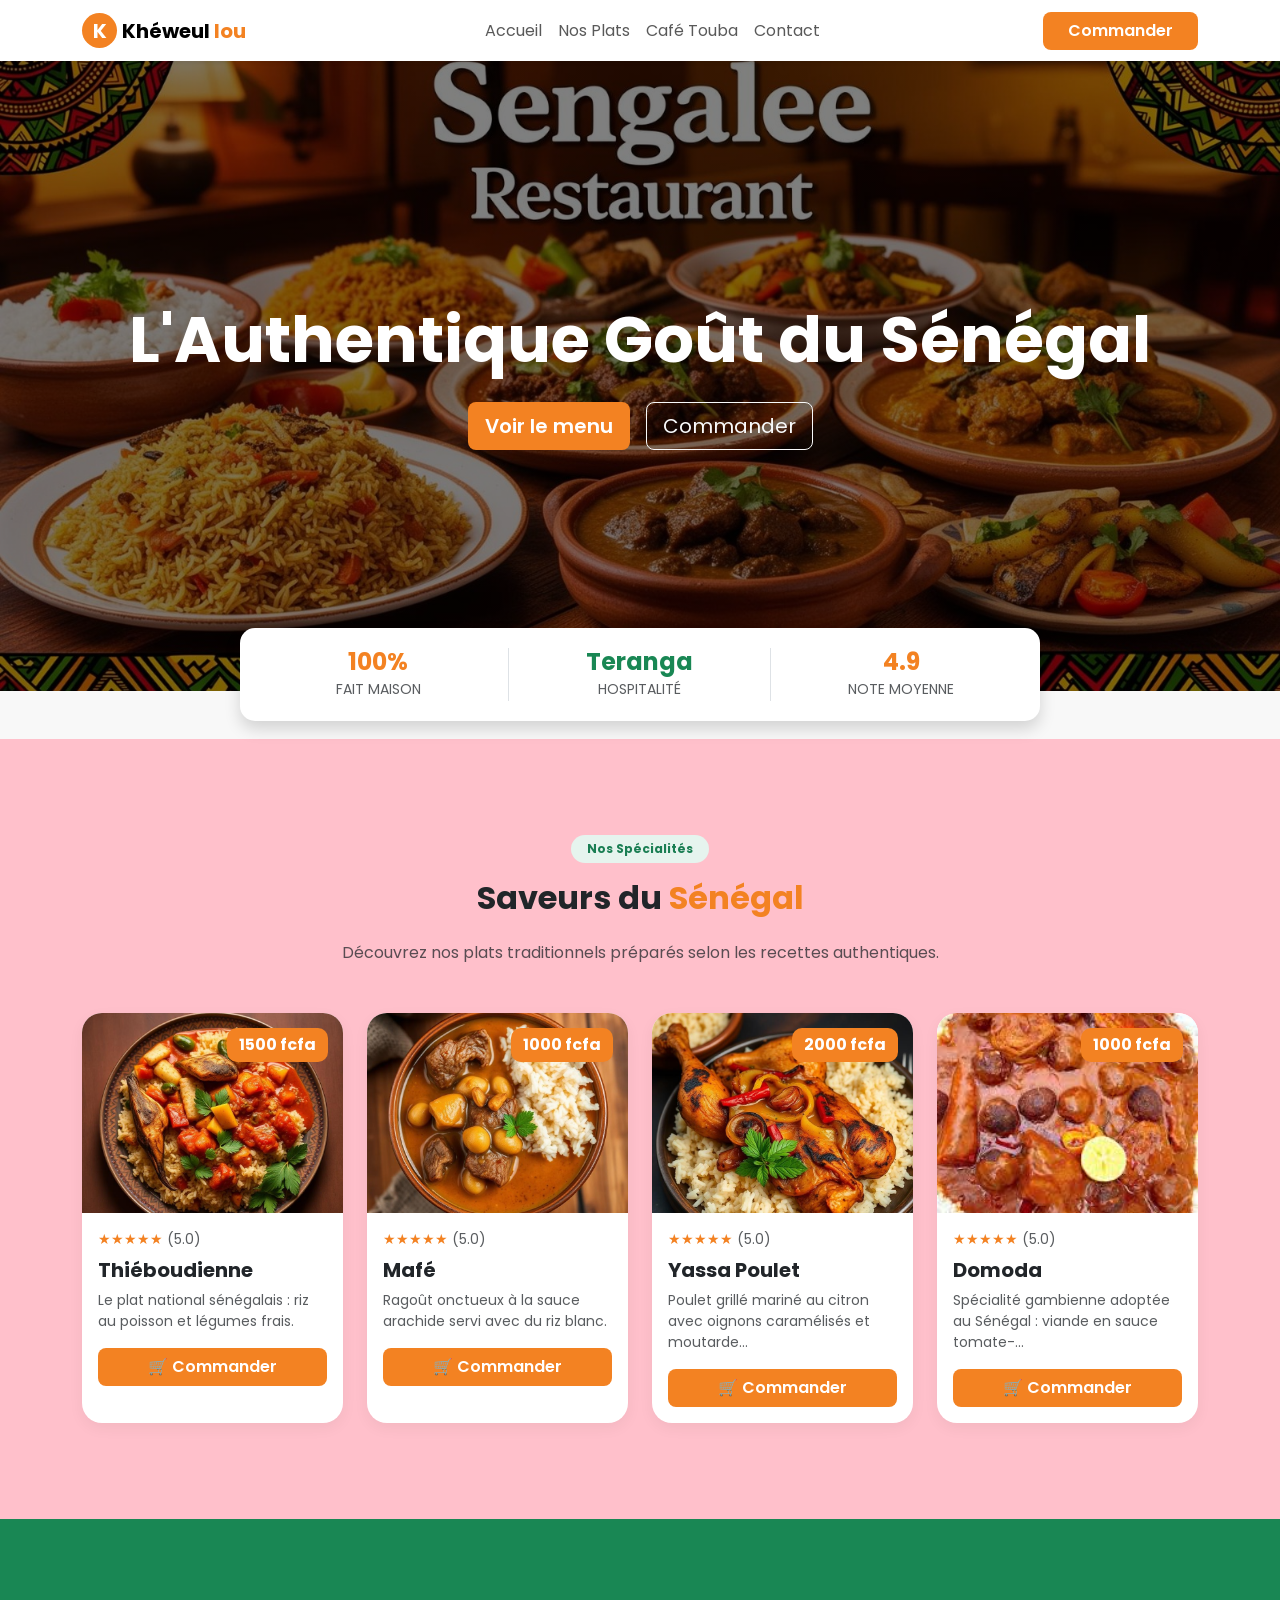
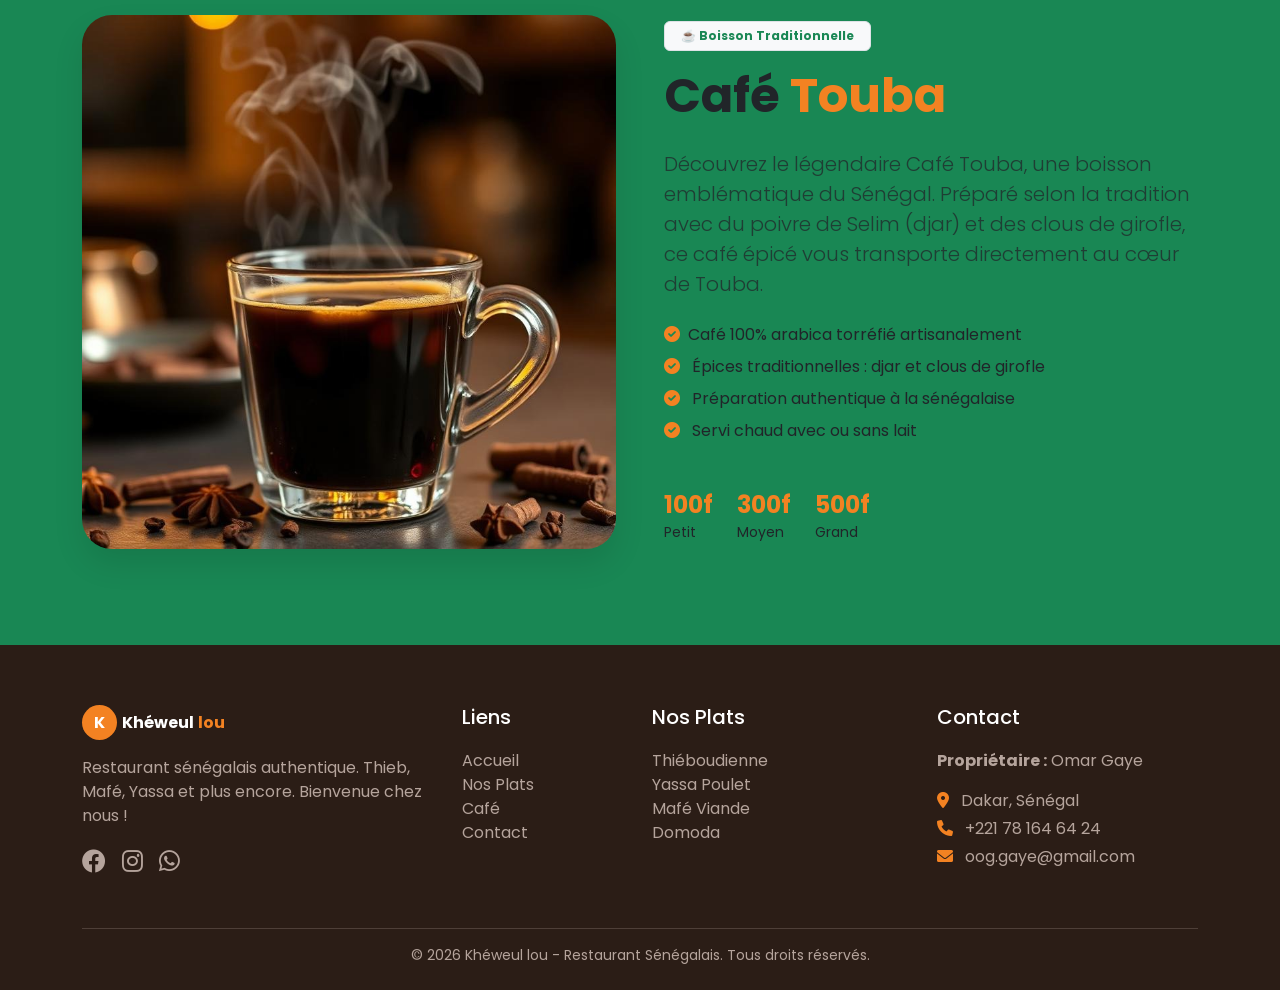
==== index.html @ d483b992 "ajout des fichiers sur mon site" ====
<!DOCTYPE html>
<html lang="fr">
<head>
    <meta charset="UTF-8">
    <meta name="viewport" content="width=device-width, initial-scale=1.0">
    <title>Khéweul Lou - Restaurant Sénégalais</title>
    <link href="https://cdn.jsdelivr.net/npm/bootstrap@5.3.0/dist/css/bootstrap.min.css" rel="stylesheet">
    <link href="https://fonts.googleapis.com/css2?family=Poppins:wght@300;400;600;700&display=swap" rel="stylesheet">
    <link rel="stylesheet" href="https://cdnjs.cloudflare.com/ajax/libs/font-awesome/6.0.0/css/all.min.css">
	<link rel="stylesheet" href="style.css">
    <style>

    </style>
</head>
<body>

    <nav class="navbar navbar-expand-lg navbar-light bg-white sticky-top shadow-sm">
        <div class="container">
            <a class="navbar-brand fw-bold d-flex align-items-center" href="#">
                <span class="circle-logo">K</span> Khéweul <span class="text-orange ms-1">lou</span>
            </a>
            <button class="navbar-toggler" type="button" data-bs-toggle="collapse" data-bs-target="#navbarNav">
                <span class="navbar-toggler-icon"></span>
            </button>
            <div class="collapse navbar-collapse" id="navbarNav">
                <ul class="navbar-nav mx-auto">
                    <li class="nav-item"><a class="nav-link" href="#accueil">Accueil</a></li>
                    <li class="nav-item"><a class="nav-link" href="#plats">Nos Plats</a></li>
                    <li class="nav-item"><a class="nav-link" href="#cafe">Café Touba</a></li>
                    <li class="nav-item"><a class="nav-link" href="#contact">Contact</a></li>
                </ul>
                <a href="#" class="btn btn-orange px-4">Commander</a>
            </div>
        </div>
    </nav>

    <section class="hero" id="accueil">
        <div class="text-center">
            <h1 class="display-3 fw-bold mb-4">L'Authentique Goût du Sénégal</h1>
            <div class="d-flex gap-3 justify-content-center">
                <a href="#plats" class="btn btn-orange btn-lg">Voir le menu</a>
                <a href="#" class="btn btn-outline-light btn-lg">Commander</a>
            </div>
        </div>

        <div class="stats-card container shadow">
            <div class="row text-center text-dark">
                <div class="col-4 border-end">
                    <h4 class="fw-bold mb-0 text-orange">100%</h4>
                    <small class="text-muted text-uppercase">Fait Maison</small>
                </div>
                <div class="col-4 border-end">
                    <h4 class="fw-bold mb-0 text-success">Teranga</h4>
                    <small class="text-muted text-uppercase">Hospitalité</small>
                </div>
                <div class="col-4">
                    <h4 class="fw-bold mb-0 text-orange">4.9</h4>
                    <small class="text-muted text-uppercase">Note moyenne</small>
                </div>
            </div>
        </div>
    </section>

    <section id="plats" class="py-5 mt-5" style="background-color: pink;">
        <div class="container py-5 text-center">
            <span class="badge rounded-pill px-3 py-2 mb-3" style="background: #e6f4ee; color: #1a7e53;">Nos Spécialités</span>
            <h2 class="fw-bold mb-4">Saveurs du <span class="text-orange">Sénégal</span></h2>
            <p class="text-muted mx-auto mb-5" style="max-width: 600px;">Découvrez nos plats traditionnels préparés selon les recettes authentiques.</p>

            <div class="row g-4 text-start">
                <div class="col-md-6 col-lg-3">
                    <div class="card plat-card h-100 position-relative">
                        <span class="price-tag">1500 fcfa</span>
                        <img src="images/photo2.jpeg" class="card-img-top" alt="Thieb" style="height: 200px; object-fit: cover;">
                        <div class="card-body">
                            <div class="text-orange mb-2 small">★★★★★ <span class="text-muted">(5.0)</span></div>
                            <h5 class="card-title fw-bold">Thiéboudienne</h5>
                            <p class="card-text text-muted small">Le plat national sénégalais : riz au poisson et légumes frais.</p>
                            <a href="#" class="btn btn-orange w-100">🛒 Commander</a>
                        </div>
                    </div>
                </div>
                <div class="col-md-6 col-lg-3">
                    <div class="card plat-card h-100 position-relative">
                        <span class="price-tag">1000 fcfa</span>
                        <img src="images/photo3.jpeg" class="card-img-top" alt="Mafé" style="height: 200px; object-fit: cover;">
                        <div class="card-body">
                            <div class="text-orange mb-2 small">★★★★★ <span class="text-muted">(5.0)</span></div>
                            <h5 class="card-title fw-bold">Mafé</h5>
                            <p class="card-text text-muted small">Ragoût onctueux à la sauce arachide servi avec du riz blanc.</p>
                            <a href="#" class="btn btn-orange w-100">🛒 Commander</a>
                        </div>
                    </div>
                </div>
				<div class="col-md-6 col-lg-3">
                    <div class="card plat-card h-100 position-relative">
                        <span class="price-tag">2000 fcfa</span>
                        <img src="images/photo4.jpeg" class="card-img-top" alt="Yassa" style="height: 200px; object-fit: cover;">
                        <div class="card-body">
                            <div class="text-orange mb-2 small">★★★★★ <span class="text-muted">(5.0)</span></div>
                            <h5 class="card-title fw-bold">Yassa Poulet</h5>
                            <p class="card-text text-muted small">Poulet grillé mariné au citron avec oignons caramélisés et moutarde...</p>
                            <a href="#" class="btn btn-orange w-100">🛒 Commander</a>
                        </div>
                    </div>
                </div>
				<div class="col-md-6 col-lg-3">
                    <div class="card plat-card h-100 position-relative">
                        <span class="price-tag">1000 fcfa</span>
                        <img src="images/photo6.jpg" class="card-img-top" alt="Domoda" style="height: 200px; object-fit: cover;">
                        <div class="card-body">
                            <div class="text-orange mb-2 small">★★★★★ <span class="text-muted">(5.0)</span></div>
                            <h5 class="card-title fw-bold">Domoda</h5>
                            <p class="card-text text-muted small">Spécialité gambienne adoptée au Sénégal : viande en sauce tomate-...</p>
                            <a href="#" class="btn btn-orange w-100">🛒 Commander</a>
                        </div>
                    </div>
                </div>
                </div>
        </div>
    </section>

    <section id="cafe" class="py-5 bg-success">
        <div class="container py-5">
            <div class="row align-items-center g-5">
                <div class="col-lg-6">
                    <img src="images/photo5.jpeg" alt="Café Touba" class="img-touba">
                </div>
                <div class="col-lg-6">
                    <span class="badge bg-light text-success border px-3 py-2 mb-3">☕ Boisson Traditionnelle</span>
                    <h2 class="display-5 fw-bold mb-4">Café <span class="text-orange">Touba</span></h2>
                    <p class="lead text-muted mb-4">Découvrez le légendaire Café Touba, une boisson emblématique du Sénégal. Préparé selon la tradition avec du poivre de Selim (djar) et des clous de girofle, ce café épicé vous transporte directement au cœur de Touba.</p>
                    <ul class="list-unstyled mb-5">
                        <li class="mb-2"><i class="fas fa-check-circle text-orange me-2"></i>Café 100% arabica torréfié artisanalement</li>
                        <li class="mb-2"><i class="fas fa-check-circle text-orange me-2"></i> Épices traditionnelles : djar et clous de girofle</li>
                        <li class="mb-2"><i class="fas fa-check-circle text-orange me-2"></i> Préparation authentique à la sénégalaise</li>
						 <li class="mb-2"><i class="fas fa-check-circle text-orange me-2"></i> Servi chaud avec ou sans lait</li>
                    </ul>
                    <div class="d-flex gap-4">
                        <div><h4 class="text-orange fw-bold mb-0">100f</h4><small>Petit</small></div>
                        <div><h4 class="text-orange fw-bold mb-0">300f</h4><small>Moyen</small></div>
                        <div><h4 class="text-orange fw-bold mb-0">500f</h4><small>Grand</small></div>
                    </div>
                </div>
            </div>
        </div>
    </section>

    <footer id="contact" class="pb-4">
        <div class="container">
            <div class="row g-4 mb-5">
                <div class="col-lg-4">
                    <a class="navbar-brand fw-bold d-flex align-items-center text-white mb-3" href="#">
                        <span class="circle-logo">K</span> Khéweul <span class="text-orange ms-1">lou</span>
                    </a>
                    <p>Restaurant sénégalais authentique. Thieb, Mafé, Yassa et plus encore. Bienvenue chez nous !</p>
                    <div class="d-flex gap-3">
                        <a href="https://www.facebook.com/login/?locale=fr_FR" class="fs-4"><i class="fab fa-facebook"></i></a>
                        <a href="https://www.instagram.com/" class="fs-4"><i class="fab fa-instagram"></i></a>
                        <a href="https://www.whatsapp.com/?lang=fr" class="fs-4"><i class="fab fa-whatsapp"></i></a>
                    </div>
                </div>
                <div class="col-lg-2">
                    <h5>Liens</h5>
                    <ul class="list-unstyled">
                        <li><a href="#accueil">Accueil</a></li>
                        <li><a href="#plats">Nos Plats</a></li>
                        <li><a href="#cafe">Café</a></li>
						 <li><a href="#cafe">Contact</a></li>
                    </ul>
                </div>
                <div class="col-lg-3">
                    <h5>Nos Plats</h5>
                    <ul class="list-unstyled">
                        <li><a href="#">Thiéboudienne</a></li>
                        <li><a href="#">Yassa Poulet</a></li>
                        <li><a href="#">Mafé Viande</a></li>
						<li><a href="#">Domoda</a></li>
                    </ul>
                </div>
                <div class="col-lg-3">
                    <h5>Contact</h5>
					<p><strong>Propriétaire :</strong> Omar Gaye</p>
                    <p class="mb-1"><i class="fas fa-map-marker-alt me-2 text-orange"></i> Dakar, Sénégal</p>
                    <p class="mb-1"><i class="fas fa-phone me-2 text-orange"></i> +221 78 164 64 24</p>
                    <p class="mb-1"><i class="fas fa-envelope me-2 text-orange"></i> oog.gaye@gmail.com</p>
                </div>
            </div>
            <hr class="bg-secondary">
            <div class="text-center small">
                © 2026 Khéweul lou - Restaurant Sénégalais. Tous droits réservés.
            </div>
        </div>
    </footer>

    <script src="https://cdn.jsdelivr.net/npm/bootstrap@5.3.0/dist/js/bootstrap.bundle.min.js"></script>
</body>
</html>
---- style.css ----
:root { --orange-k: #f38222; --dark-k: #2b1d16; }
				body { font-family: 'Poppins', sans-serif; 
					background-color: #f8f8f8; 
					}
        .text-orange { 
					color: var(--orange-k); 
					}
        .bg-orange { 
				background-color: var(--orange-k);
				color: white; 
		}
        .btn-orange { 
			background-color: var(--orange-k); 	
			color: white; border-radius: 8px; 
			font-weight: 600;
			}
        .btn-orange:hover { 
					background-color: #d9731d; 
					color: white; 
					}
        
        /* Custom Header */
        .circle-logo { 
					background: var(--orange-k); 
					color: white; 
					width: 35px; height: 35px; 
					border-radius: 50%; 
					display: inline-flex; 
					align-items: center; justify-content: center;
					font-weight: bold; 
					margin-right: 5px;
					}
        
        /* Hero Section */
        .hero { 	
				background: linear-gradient(rgba(0,0,0,0.5), 
				rgba(0,0,0,0.5)), url('images/photo1.jpeg') center/cover;
				background-repeat: no-repeat; 
				background-position: center;
				height: 70vh; display: flex; 
				align-items: center; 
				justify-content: center; 
				color: white; 
				position: relative;
                background-size: cover;
					
				}
        .stats-card { 
				position: absolute; 
				bottom: -30px; 
				background: white;
				border-radius: 15px; 
				box-shadow: 0 10px 30px rgba(0,0,0,0.1); 
				padding: 20px; width: 90%;
				max-width: 800px; }

        /* Plats */
        .plat-card { 
					border: none;
					border-radius: 20px; 
					overflow: hidden; 
					transition: 0.3s;
					box-shadow: 0 5px 15px rgba(0,0,0,0.05);
					
					}
        .plat-card:hover { 
						transform: translateY(-10px); 
						}
        .price-tag { 
					position: absolute; 
					top: 15px; 
					right: 15px; 
					background: var(--orange-k); 
					color: white; 
					padding: 5px 12px; 
					border-radius: 10px; 
					font-weight: bold; 
					}
        
        /* Café Touba */
        .img-touba { 
					border-radius: 30px; 
					box-shadow: 0 15px 30px rgba(0,0,0,0.1); 
					width: 100%; 
					}
        
        /* Footer */
        footer {
				background-color: var(--dark-k); 
				color: #b5a49c; 
				padding-top: 60px;
				}
        footer h5 { 
					color: white; 
					margin-bottom: 20px; 
					}
        footer a { 
				color: #b5a49c; 
				text-decoration: none; 
				transition: 0.3s; }
        footer a:hover { 
					color: var(--orange-k); 
					}
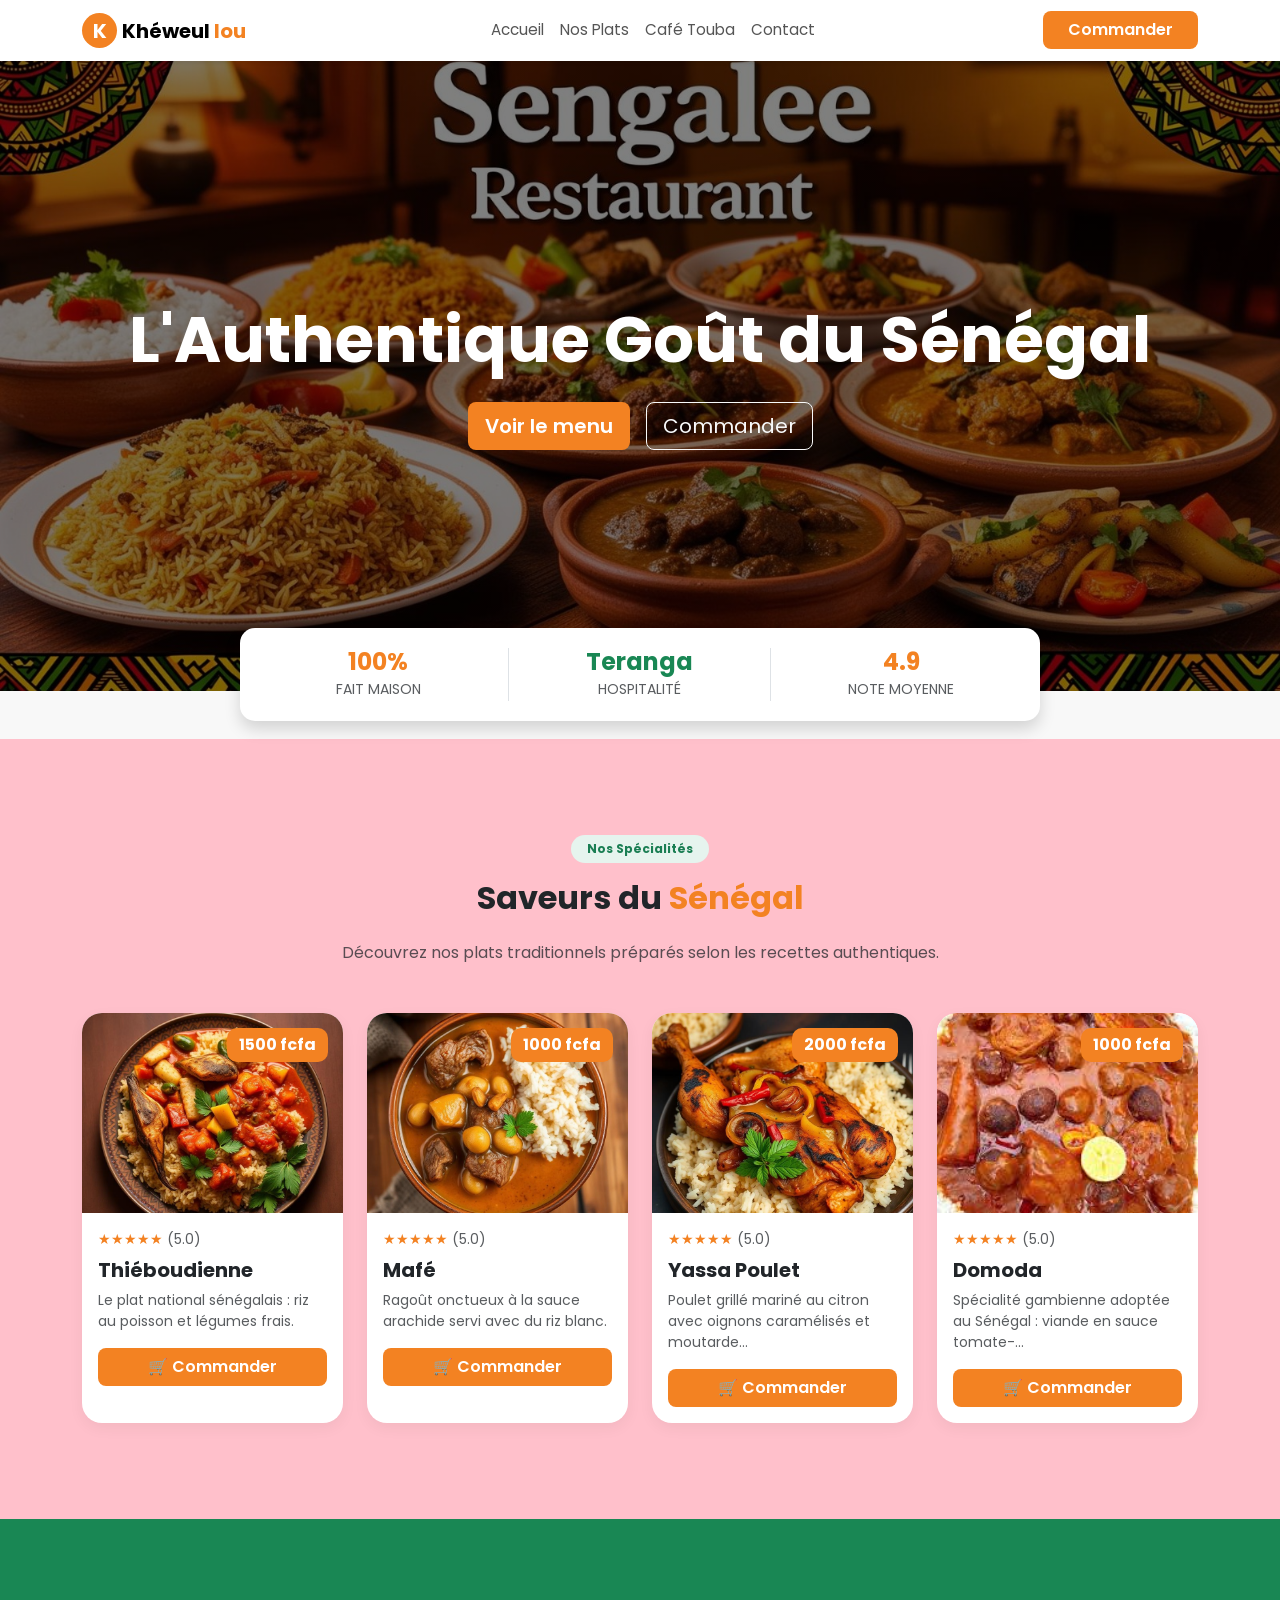
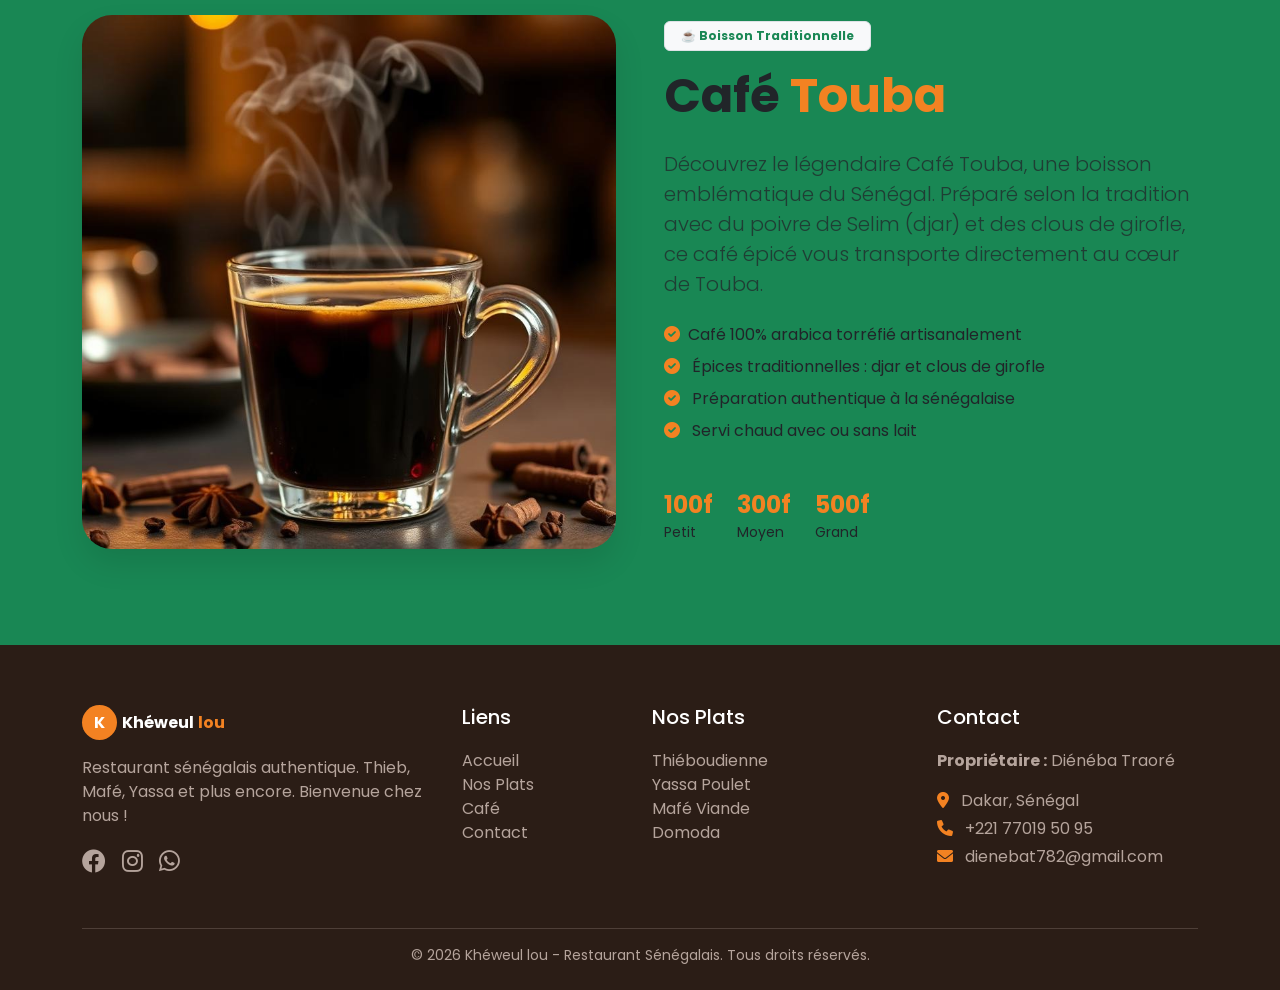
==== commit 8d790c67: "ajout des fichiers mon site" ====
--- a/index.html
+++ b/index.html
@@ -180,10 +180,10 @@
                 </div>
                 <div class="col-lg-3">
                     <h5>Contact</h5>
-					<p><strong>Propriétaire :</strong> Omar Gaye</p>
+					<p><strong>Propriétaire :</strong> Diénéba  Traoré</p>
                     <p class="mb-1"><i class="fas fa-map-marker-alt me-2 text-orange"></i> Dakar, Sénégal</p>
-                    <p class="mb-1"><i class="fas fa-phone me-2 text-orange"></i> +221 78 164 64 24</p>
-                    <p class="mb-1"><i class="fas fa-envelope me-2 text-orange"></i> oog.gaye@gmail.com</p>
+                    <p class="mb-1"><i class="fas fa-phone me-2 text-orange"></i> +221 77019 50 95</p>
+                    <p class="mb-1"><i class="fas fa-envelope me-2 text-orange"></i> dienebat782@gmail.com</p>
                 </div>
             </div>
             <hr class="bg-secondary">
--- a/style.css
+++ b/style.css
@@ -18,6 +18,21 @@
 					background-color: #d9731d; 
 					color: white; 
 					}
+								
+		.navbar ul li a {
+			text-decoration: none;
+			color: #555;
+			font-size: 0.95rem;
+			transition: 0.3s;
+			}
+			.navbar ul li a.active {
+							color: #333;
+							font-weight: 600;
+										}
+
+		.navbar ul li a:hover {
+						color: #f38222;
+						}
         
         /* Custom Header */
         .circle-logo { 
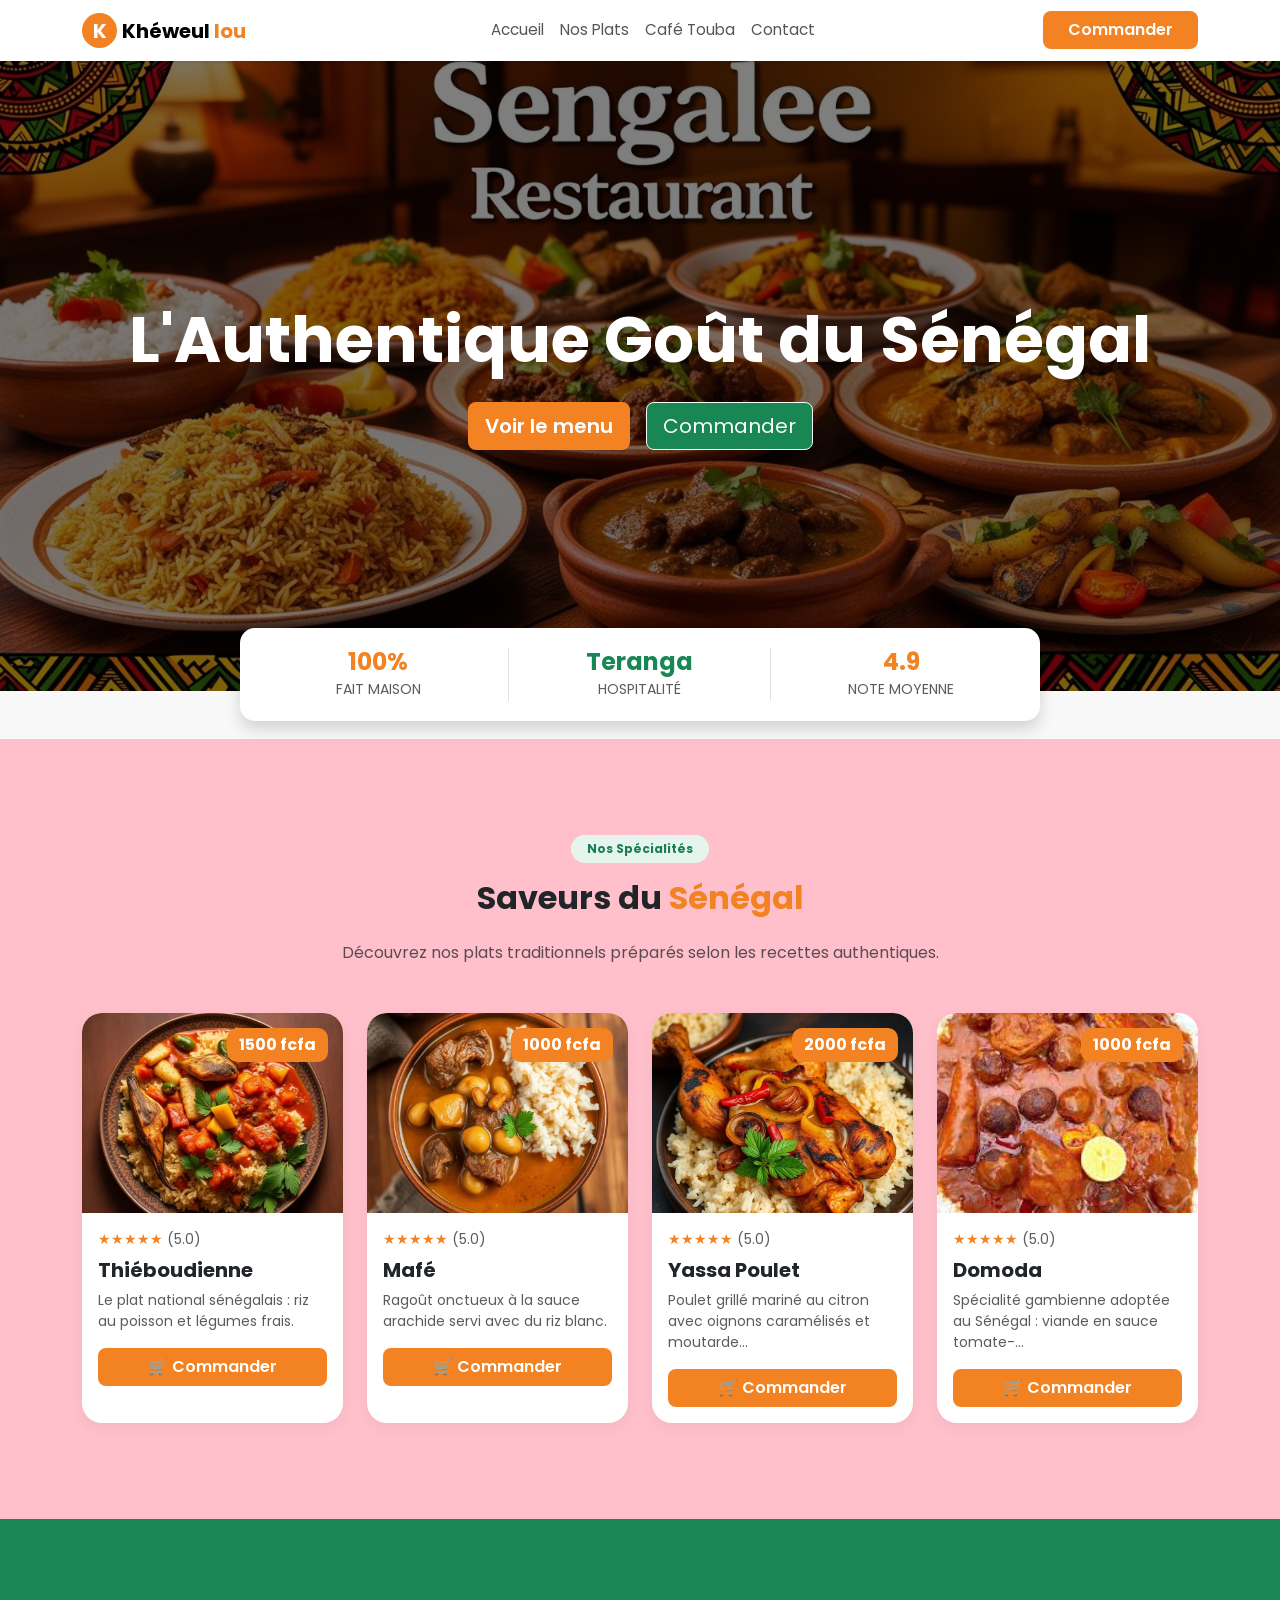
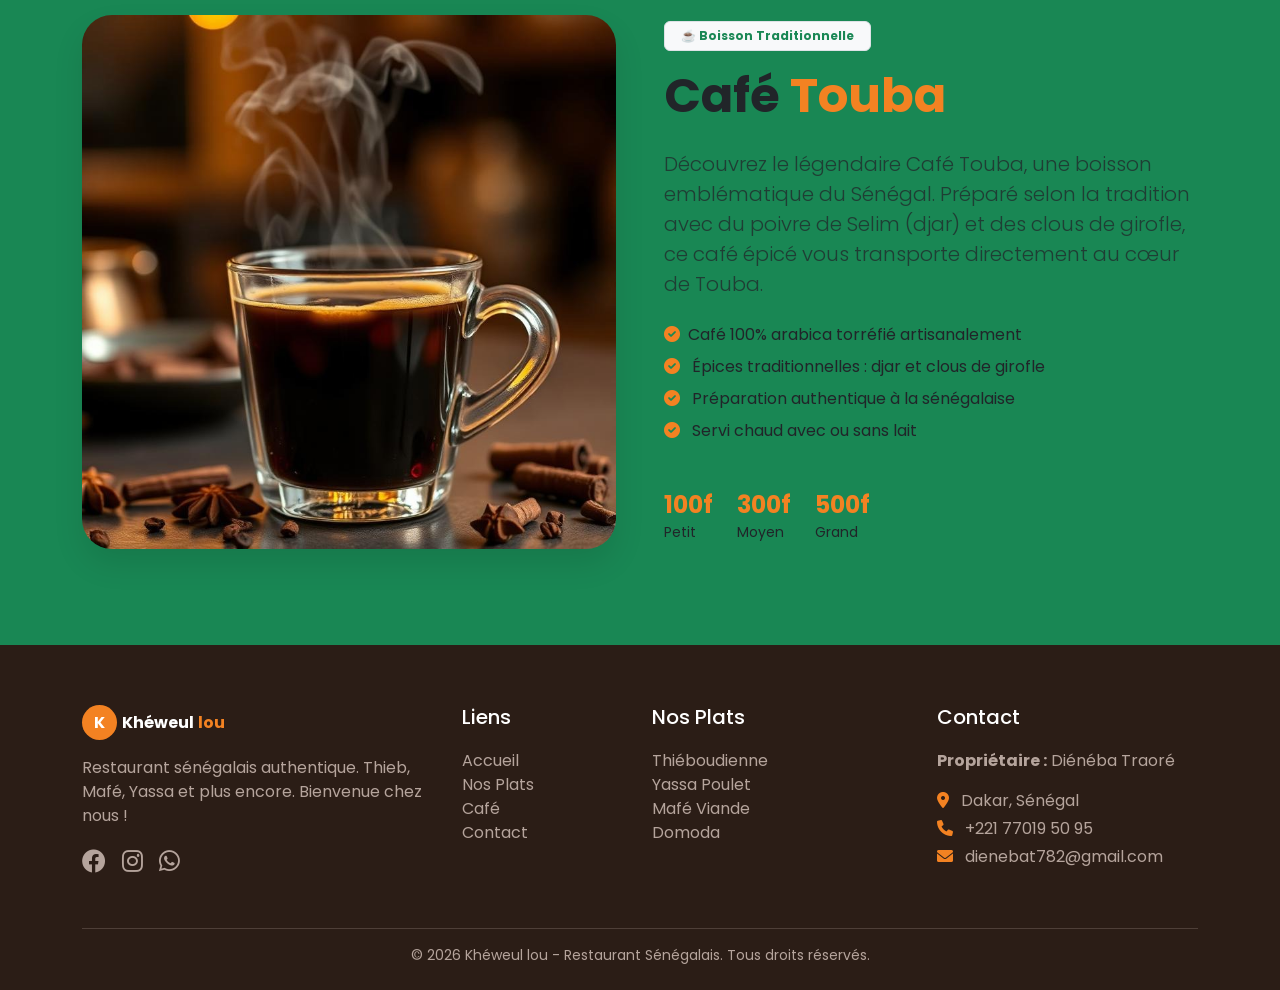
==== commit bde327d1: "ajout des fichiers dans mon site" ====
--- a/index.html
+++ b/index.html
@@ -39,7 +39,7 @@
             <h1 class="display-3 fw-bold mb-4">L'Authentique Goût du Sénégal</h1>
             <div class="d-flex gap-3 justify-content-center">
                 <a href="#plats" class="btn btn-orange btn-lg">Voir le menu</a>
-                <a href="#" class="btn btn-outline-light btn-lg">Commander</a>
+                <a href="#" class="btn btn-outline-light  bg-success btn-lg ">Commander</a>
             </div>
         </div>
 
